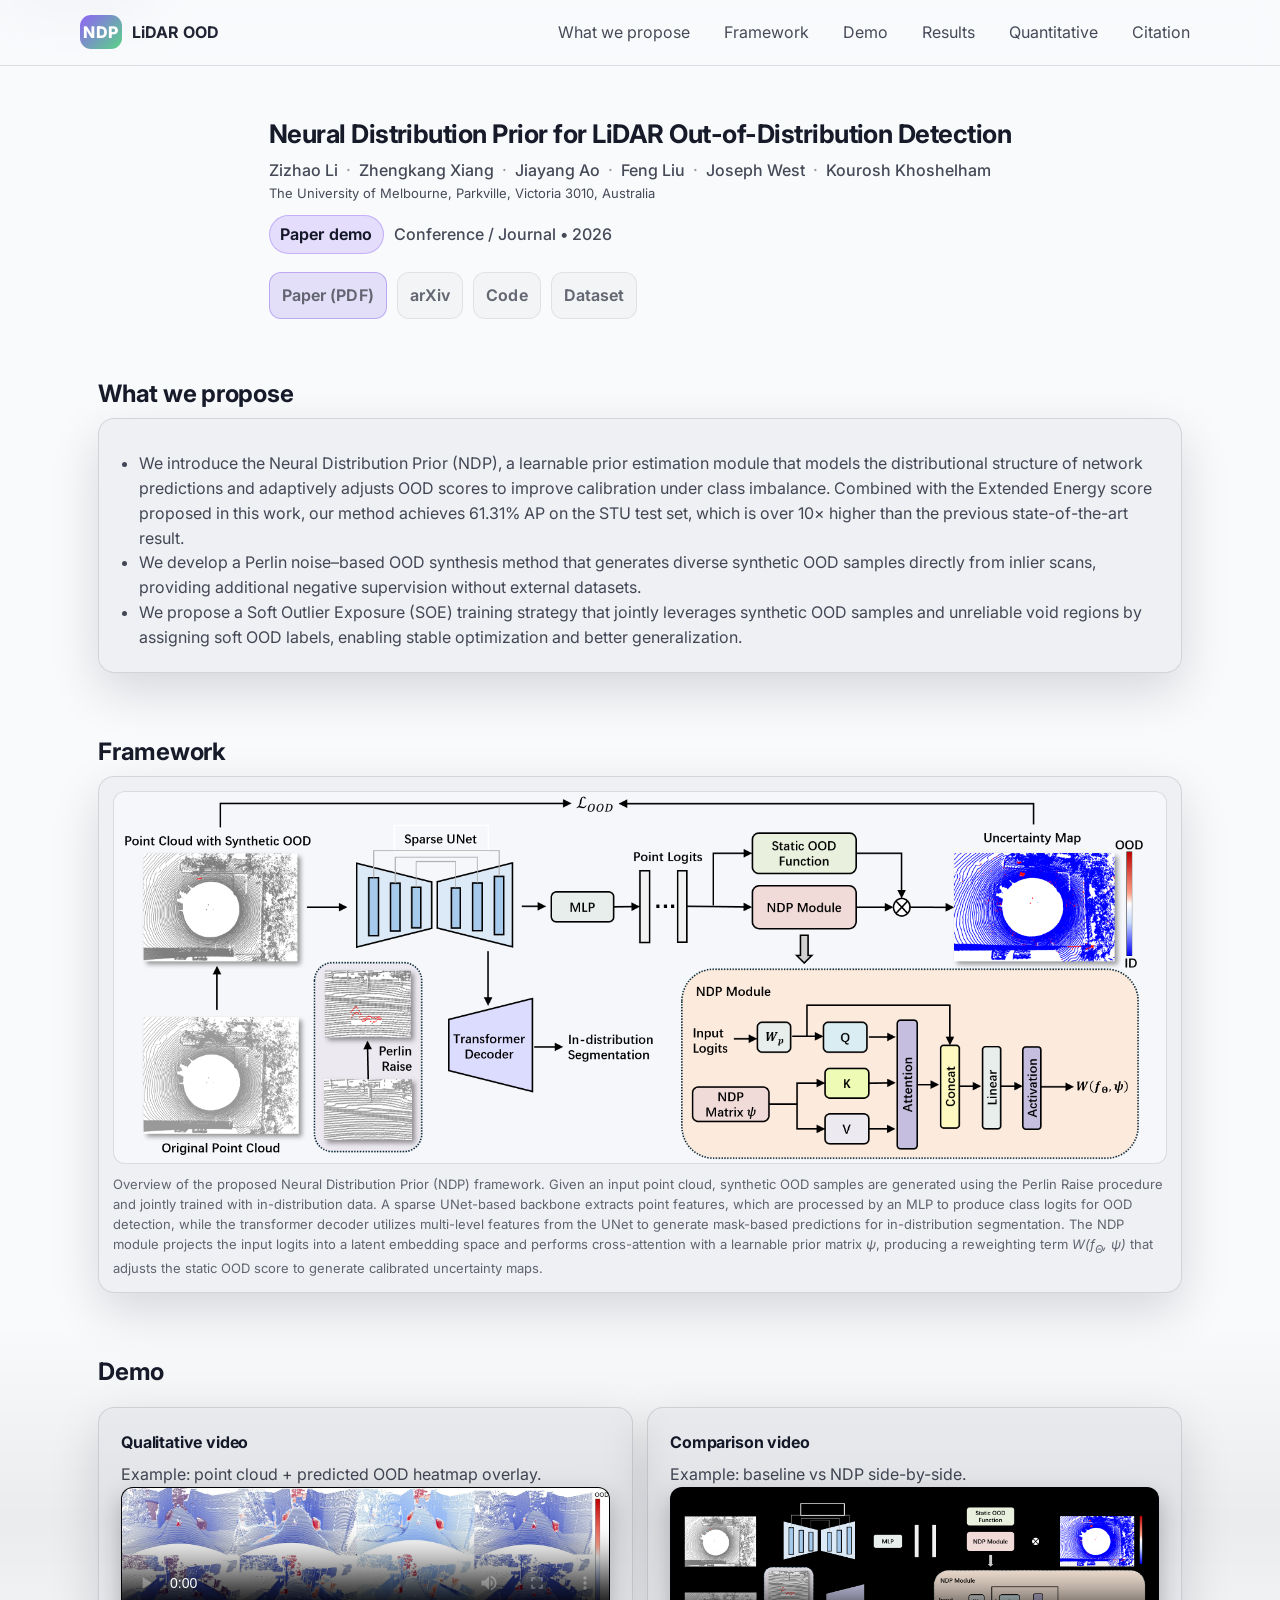
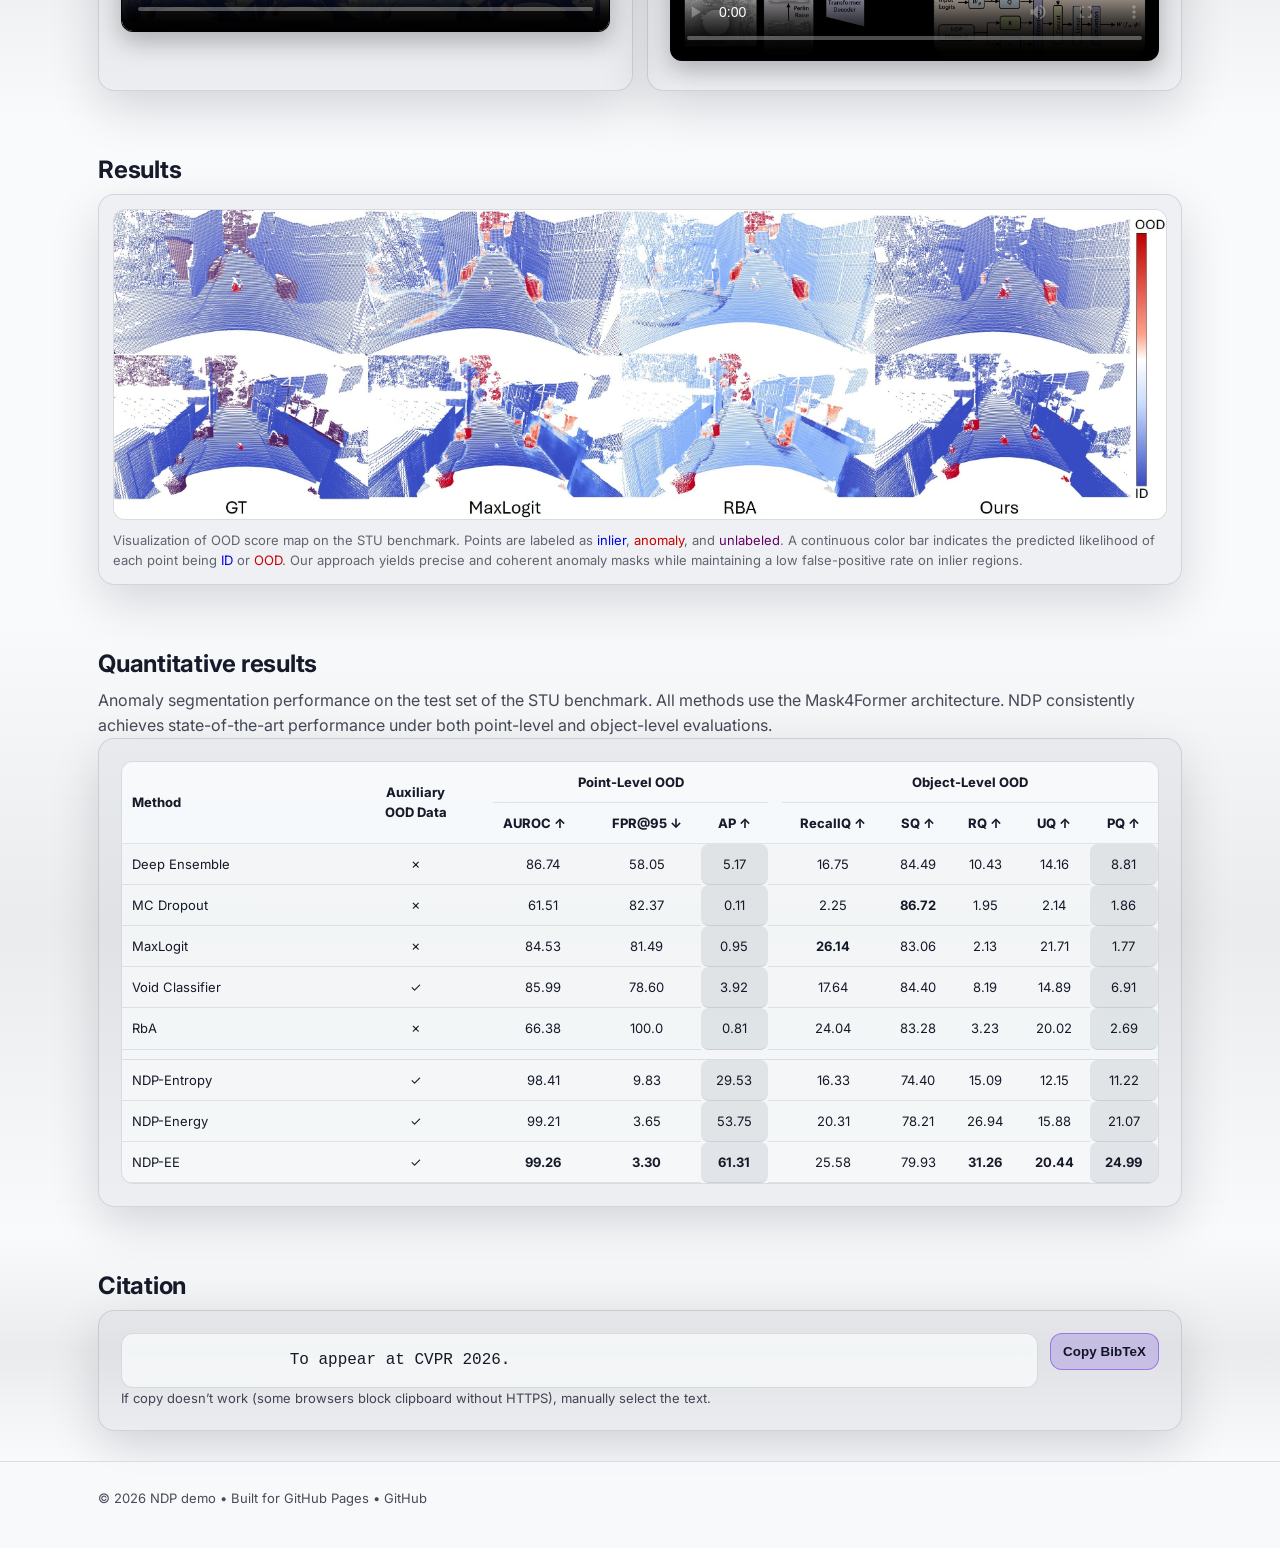
==== docs/index.html @ 272e565b "page" ====
<!doctype html>
<html lang="en">
  <head>
    <meta charset="utf-8" />
    <meta name="viewport" content="width=device-width, initial-scale=1" />
    <meta name="color-scheme" content="light dark" />

    <title>Neural Distribution Prior for LiDAR Out-of-Distribution Detection</title>
    <meta
      name="description"
      content="Project page and demo for “Neural Distribution Prior for LiDAR Out-of-Distribution Detection”."
    />

    <meta property="og:title" content="Neural Distribution Prior for LiDAR OOD Detection" />
    <meta
      property="og:description"
      content="Project page and demo for “Neural Distribution Prior for LiDAR Out-of-Distribution Detection”."
    />
    <meta property="og:type" content="website" />

    <link rel="preconnect" href="https://fonts.googleapis.com" />
    <link rel="preconnect" href="https://fonts.gstatic.com" crossorigin />
    <link
      href="https://fonts.googleapis.com/css2?family=Inter:wght@400;500;600;700&display=swap"
      rel="stylesheet"
    />
    <link rel="stylesheet" href="assets/style.css" />
    <script defer src="assets/main.js"></script>
  </head>

  <body>
    <a class="skip-link" href="#content">Skip to content</a>

    <header class="topbar">
      <div class="container topbar__inner">
        <a class="brand" href="#top" aria-label="Home">
          <span class="brand__mark">NDP</span>
          <span class="brand__text">LiDAR OOD</span>
        </a>

        <nav class="nav" aria-label="Primary">
          <a href="#contributions">What we propose</a>
          <a href="#framework">Framework</a>
          <a href="#demo">Demo</a>
          <a href="#results">Results</a>
          <a href="#quantitative">Quantitative</a>
          <a href="#citation">Citation</a>
        </nav>
      </div>
    </header>

    <main id="content">
      <section id="top" class="hero">
        <div class="container hero__inner">
          <div class="hero__copy">
            <h5 class="title">
              Neural Distribution Prior for LiDAR Out-of-Distribution Detection
            </h5>

            <p class="authors">
              <span class="authors__item">Zizhao Li</span>
              <span class="sep">·</span>
              <span class="authors__item">Zhengkang Xiang</span>
              <span class="sep">·</span>
              <span class="authors__item">Jiayang Ao</span>
              <span class="sep">·</span>
              <span class="authors__item">Feng Liu</span>
              <span class="sep">·</span>
              <span class="authors__item">Joseph West</span>
              <span class="sep">·</span>
              <span class="authors__item">Kourosh Khoshelham</span>
            </p>
            <p class="muted small">
              The University of Melbourne, Parkville, Victoria 3010, Australia
            </p>

            <p class="venue">
              <span class="badge">Paper demo</span>
              <span class="venue__text">Conference / Journal • 2026</span>
            </p>

            <div class="links">
              <a class="btn btn--primary" href="#" aria-disabled="true" title="Replace with your paper link">
                Paper (PDF)
              </a>
              <a class="btn" href="#" aria-disabled="true" title="Replace with your arXiv link">arXiv</a>
              <a class="btn" href="#" aria-disabled="true" title="Replace with your code link">Code</a>
              <a class="btn" href="#" aria-disabled="true" title="Replace with your dataset link">Dataset</a>
            </div>

            
          </div>
        </div>
      </section>

      <section id="contributions" class="section">
        <div class="container">
          <div class="section__header">
            <h2>What we propose</h2>
          </div>
          <div class="card">
            <ul class="bullets">
              <li>
                We introduce the Neural Distribution Prior (NDP), a learnable prior estimation module that models the
                distributional structure of network predictions and adaptively adjusts OOD scores to improve calibration
                under class imbalance. Combined with the Extended Energy score proposed in this work, our method achieves
                61.31% AP on the STU test set, which is over 10× higher than the previous state-of-the-art result.
              </li>
              <li>
                We develop a Perlin noise–based OOD synthesis method that generates diverse synthetic OOD samples
                directly from inlier scans, providing additional negative supervision without external datasets.
              </li>
              <li>
                We propose a Soft Outlier Exposure (SOE) training strategy that jointly leverages synthetic OOD samples
                and unreliable void regions by assigning soft OOD labels, enabling stable optimization and better
                generalization.
              </li>
            </ul>
          </div>
        </div>
      </section>

      <section id="framework" class="section">
        <div class="container">
          <div class="section__header">
            <h2>Framework</h2>
          </div>

          <div class="card card--media">
            <img
              class="media"
              src="assets/framework.png"
              alt="Framework diagram."
              loading="lazy"
            />
            <figcaption class="caption">
              Overview of the proposed Neural Distribution Prior (NDP) framework. Given an input point cloud, synthetic
              OOD samples are generated using the Perlin Raise procedure and jointly trained with in-distribution data.
              A sparse UNet-based backbone extracts point features, which are processed by an MLP to produce class
              logits for OOD detection, while the transformer decoder utilizes multi-level features from the UNet to
              generate mask-based predictions for in-distribution segmentation. The NDP module projects the input logits
              into a latent embedding space and performs cross-attention with a learnable prior matrix
              <i>&psi;</i>, producing a reweighting term <i>W(f<sub>&Theta;</sub>, &psi;)</i> that adjusts the static
              OOD score to generate calibrated uncertainty maps.
            </figcaption>
          </div>
        </div>
      </section>

      <section id="demo" class="section section--alt">
        <div class="container">
          <div class="section__header">
            <h2>Demo</h2>
          </div>

          <div class="grid grid--2">
            <div class="card">
              <h3>Qualitative video</h3>
              <p class="muted">Example: point cloud + predicted OOD heatmap overlay.</p>
              <video class="video" controls playsinline preload="metadata" poster="assets/vis_main.jpg">
                <source src="assets/demo_qualitative.mp4" type="video/mp4" />
                Your browser does not support the video tag.
              </video>
            </div>

            <div class="card">
              <h3>Comparison video</h3>
              <p class="muted">Example: baseline vs NDP side-by-side.</p>
              <video class="video" controls playsinline preload="metadata" poster="assets/framework.png">
                <source src="assets/demo_comparison.mp4" type="video/mp4" />
                Your browser does not support the video tag.
              </video>
            </div>
          </div>
        </div>
      </section>

      <section id="results" class="section">
        <div class="container">
          <div class="section__header">
            <h2>Results</h2>
          </div>

          <div class="card card--media">
            <img class="media" src="assets/vis_main.jpg" alt="Visualization result." loading="lazy" />
            <figcaption class="caption">
              Visualization of OOD score map on the STU benchmark. Points are labeled as
              <span style="color: rgb(0, 0, 230)">inlier</span>,
              <span style="color: rgb(204, 0, 0)">anomaly</span>, and
              <span style="color: rgb(102, 0, 102)">unlabeled</span>. A continuous color bar indicates the predicted
              likelihood of each point being <span style="color: rgb(0, 0, 230)">ID</span> or
              <span style="color: rgb(204, 0, 0)">OOD</span>. Our approach yields precise and coherent anomaly masks
              while maintaining a low false-positive rate on inlier regions.
            </figcaption>
          </div>
        </div>
      </section>

      <section id="quantitative" class="section section--alt">
        <div class="container">
          <div class="section__header">
            <h2>Quantitative results</h2>
            <p class="muted">
              Anomaly segmentation performance on the test set of the STU benchmark. All methods use the Mask4Former
              architecture. NDP consistently achieves state-of-the-art performance under both point-level and
              object-level evaluations.
            </p>
          </div>

          <div class="card">
            <div class="table-wrap" role="region" aria-label="STU quantitative results table" tabindex="0">
              <table class="table">
                <thead>
                  <tr>
                    <th rowspan="2" style="min-width: 180px">Method</th>
                    <th rowspan="2" style="min-width: 130px">Auxiliary<br />OOD Data</th>
                    <th colspan="3">Point-Level OOD</th>
                    <th class="table__spacer" rowspan="2" aria-hidden="true"></th>
                    <th colspan="5">Object-Level OOD</th>
                  </tr>
                  <tr>
                    <th>AUROC ↑</th>
                    <th>FPR@95 ↓</th>
                    <th>AP ↑</th>
                    <th>RecallQ ↑</th>
                    <th>SQ ↑</th>
                    <th>RQ ↑</th>
                    <th>UQ ↑</th>
                    <th>PQ ↑</th>
                  </tr>
                </thead>
                <tbody>
                  <tr>
                    <td>Deep Ensemble</td>
                    <td>✗</td>
                    <td>86.74</td>
                    <td>58.05</td>
                    <td class="hl">5.17</td>
                    <td class="table__spacer" aria-hidden="true"></td>
                    <td>16.75</td>
                    <td>84.49</td>
                    <td>10.43</td>
                    <td>14.16</td>
                    <td class="hl">8.81</td>
                  </tr>
                  <tr>
                    <td>MC Dropout</td>
                    <td>✗</td>
                    <td>61.51</td>
                    <td>82.37</td>
                    <td class="hl">0.11</td>
                    <td class="table__spacer" aria-hidden="true"></td>
                    <td>2.25</td>
                    <td><strong>86.72</strong></td>
                    <td>1.95</td>
                    <td>2.14</td>
                    <td class="hl">1.86</td>
                  </tr>
                  <tr>
                    <td>MaxLogit</td>
                    <td>✗</td>
                    <td>84.53</td>
                    <td>81.49</td>
                    <td class="hl">0.95</td>
                    <td class="table__spacer" aria-hidden="true"></td>
                    <td><strong>26.14</strong></td>
                    <td>83.06</td>
                    <td>2.13</td>
                    <td>21.71</td>
                    <td class="hl">1.77</td>
                  </tr>
                  <tr>
                    <td>Void Classifier</td>
                    <td>✓</td>
                    <td>85.99</td>
                    <td>78.60</td>
                    <td class="hl">3.92</td>
                    <td class="table__spacer" aria-hidden="true"></td>
                    <td>17.64</td>
                    <td>84.40</td>
                    <td>8.19</td>
                    <td>14.89</td>
                    <td class="hl">6.91</td>
                  </tr>
                  <tr>
                    <td>RbA</td>
                    <td>✗</td>
                    <td>66.38</td>
                    <td>100.0</td>
                    <td class="hl">0.81</td>
                    <td class="table__spacer" aria-hidden="true"></td>
                    <td>24.04</td>
                    <td>83.28</td>
                    <td>3.23</td>
                    <td>20.02</td>
                    <td class="hl">2.69</td>
                  </tr>
                  <tr class="table__divider" aria-hidden="true">
                    <td colspan="12"></td>
                  </tr>
                  <tr>
                    <td>NDP-Entropy</td>
                    <td>✓</td>
                    <td>98.41</td>
                    <td>9.83</td>
                    <td class="hl">29.53</td>
                    <td class="table__spacer" aria-hidden="true"></td>
                    <td>16.33</td>
                    <td>74.40</td>
                    <td>15.09</td>
                    <td>12.15</td>
                    <td class="hl">11.22</td>
                  </tr>
                  <tr>
                    <td>NDP-Energy</td>
                    <td>✓</td>
                    <td>99.21</td>
                    <td>3.65</td>
                    <td class="hl">53.75</td>
                    <td class="table__spacer" aria-hidden="true"></td>
                    <td>20.31</td>
                    <td>78.21</td>
                    <td>26.94</td>
                    <td>15.88</td>
                    <td class="hl">21.07</td>
                  </tr>
                  <tr>
                    <td>NDP-EE</td>
                    <td>✓</td>
                    <td><strong>99.26</strong></td>
                    <td><strong>3.30</strong></td>
                    <td class="hl"><strong>61.31</strong></td>
                    <td class="table__spacer" aria-hidden="true"></td>
                    <td>25.58</td>
                    <td>79.93</td>
                    <td><strong>31.26</strong></td>
                    <td><strong>20.44</strong></td>
                    <td class="hl"><strong>24.99</strong></td>
                  </tr>
                </tbody>
              </table>
            </div>
          </div>
        </div>
      </section>

      <section id="citation" class="section section--alt">
        <div class="container">
          <div class="section__header">
            <h2>Citation</h2>
          </div>

          <div class="card">
            <div class="cite__row">
              <pre id="bibtex" class="code" tabindex="0">
                To appear at CVPR 2026.
</pre>
              <button class="btn btn--primary" type="button" data-copy="#bibtex">Copy BibTeX</button>
            </div>
            <p class="muted small">
              If copy doesn’t work (some browsers block clipboard without HTTPS), manually select the text.
            </p>
          </div>
        </div>
      </section>
    </main>

    <footer class="footer">
      <div class="container footer__inner">
        <div class="muted small">
          © <span id="year"></span> NDP demo • Built for GitHub Pages •
          <a href="https://github.com/" rel="noreferrer">GitHub</a>
        </div>
      </div>
    </footer>
  </body>
</html>
---- docs/assets/style.css ----
/* Minimal, modern styling for a paper/demo project page (GitHub Pages). */

:root {
  --bg: #0b0d12;
  --panel: rgba(255, 255, 255, 0.06);
  --panel-2: rgba(255, 255, 255, 0.08);
  --border: rgba(255, 255, 255, 0.12);
  --text: rgba(255, 255, 255, 0.92);
  --muted: rgba(255, 255, 255, 0.72);
  --muted-2: rgba(255, 255, 255, 0.6);
  --shadow: 0 18px 50px rgba(0, 0, 0, 0.45);

  --accent: #8b5cf6;
  --accent-2: #22c55e;
  --danger: #ef4444;
  --ring: 0 0 0 4px rgba(139, 92, 246, 0.25);

  --radius: 16px;
  --radius-sm: 12px;

  --max: 1120px;
  --pad: 22px;
  --pad-lg: 30px;

  --font: Inter, ui-sans-serif, system-ui, -apple-system, "Segoe UI", Roboto, Arial, "Noto Sans",
    "Apple Color Emoji", "Segoe UI Emoji";
}

@media (prefers-color-scheme: light) {
  :root {
    --bg: #f8fafc;
    --panel: rgba(15, 23, 42, 0.04);
    --panel-2: rgba(15, 23, 42, 0.06);
    --border: rgba(15, 23, 42, 0.12);
    --text: rgba(2, 6, 23, 0.92);
    --muted: rgba(2, 6, 23, 0.72);
    --muted-2: rgba(2, 6, 23, 0.6);
    --shadow: 0 18px 50px rgba(2, 6, 23, 0.14);
    --ring: 0 0 0 4px rgba(139, 92, 246, 0.18);
  }
}

*,
*::before,
*::after {
  box-sizing: border-box;
}

html,
body {
  height: 100%;
}

body {
  margin: 0;
  font-family: var(--font);
  color: var(--text);
  /* Solid background to avoid any viewport-dependent banding. */
  background: var(--bg);
  line-height: 1.55;
}

body::before {
  content: none;
}

a {
  color: inherit;
  text-decoration: none;
}

a:hover {
  text-decoration: underline;
  text-decoration-thickness: 2px;
  text-underline-offset: 3px;
}

code,
pre {
  font-family: ui-monospace, SFMono-Regular, Menlo, Monaco, Consolas, "Liberation Mono", "Courier New",
    monospace;
}

.container {
  width: 100%;
  max-width: var(--max);
  margin: 0 auto;
  padding: 0 18px;
}

.skip-link {
  position: absolute;
  left: 10px;
  top: 10px;
  transform: translateY(-140%);
  background: var(--panel-2);
  border: 1px solid var(--border);
  border-radius: 10px;
  padding: 10px 12px;
  box-shadow: var(--shadow);
}

.skip-link:focus {
  transform: translateY(0);
  outline: none;
  box-shadow: var(--shadow), var(--ring);
}

.topbar {
  position: sticky;
  top: 0;
  z-index: 10;
  background: color-mix(in srgb, var(--bg) 75%, transparent);
  backdrop-filter: blur(14px);
  border-bottom: 1px solid var(--border);
}

.topbar__inner {
  display: flex;
  align-items: center;
  justify-content: space-between;
  gap: 18px;
  padding: 12px 0;
}

.brand {
  display: inline-flex;
  align-items: center;
  gap: 10px;
  white-space: nowrap;
}

.brand__mark {
  display: inline-grid;
  place-items: center;
  width: 42px;
  height: 34px;
  border-radius: 11px;
  background: linear-gradient(135deg, rgba(139, 92, 246, 0.95), rgba(34, 197, 94, 0.75));
  color: white;
  font-weight: 800;
  letter-spacing: 0.5px;
}

.brand__text {
  font-weight: 700;
  opacity: 0.95;
}

.nav {
  display: flex;
  align-items: center;
  gap: 14px;
  flex-wrap: wrap;
  justify-content: flex-end;
}

.nav a {
  color: var(--muted);
  padding: 8px 10px;
  border-radius: 10px;
}

.nav a:hover {
  background: var(--panel);
  text-decoration: none;
  color: var(--text);
}

.hero {
  padding: 54px 0 26px;
}

.hero .container {
  max-width: 1320px;
}

.hero__inner {
  display: grid;
  grid-template-columns: 1fr;
  gap: 22px;
  align-items: start;
}

.hero__copy {
  max-width: 1100px;
  margin: 0 auto;
}

.title {
  margin: 0 0 10px;
  font-size: clamp(24px, 2vw, 38px);
  line-height: 1.12;
  letter-spacing: -0.02em;
}

.no-wrap {
  white-space: nowrap;
}

.authors,
.venue {
  margin: 0;
}

.authors {
  color: var(--muted);
  font-weight: 500;
}

.authors__item {
  white-space: nowrap;
}

.sep {
  opacity: 0.55;
  margin: 0 4px;
}

.badge {
  display: inline-flex;
  align-items: center;
  gap: 8px;
  background: color-mix(in srgb, var(--accent) 18%, transparent);
  border: 1px solid color-mix(in srgb, var(--accent) 35%, transparent);
  padding: 6px 10px;
  border-radius: 999px;
  font-weight: 650;
  letter-spacing: 0.2px;
}

.venue {
  margin-top: 12px;
  display: flex;
  align-items: center;
  gap: 10px;
  flex-wrap: wrap;
}

.venue__text {
  color: var(--muted);
  font-weight: 500;
}

.links {
  margin-top: 18px;
  display: flex;
  flex-wrap: wrap;
  gap: 10px;
}

.btn {
  display: inline-flex;
  align-items: center;
  justify-content: center;
  gap: 10px;
  padding: 10px 12px;
  border-radius: 12px;
  border: 1px solid var(--border);
  background: var(--panel);
  color: var(--text);
  font-weight: 650;
  letter-spacing: 0.1px;
}

.btn:hover {
  background: var(--panel-2);
  text-decoration: none;
}

.btn:focus {
  outline: none;
  box-shadow: var(--ring);
}

.btn--primary {
  border-color: color-mix(in srgb, var(--accent) 65%, var(--border));
  background: color-mix(in srgb, var(--accent) 22%, var(--panel));
}

.btn[aria-disabled="true"] {
  opacity: 0.65;
  cursor: not-allowed;
}

.note {
  margin: 14px 0 0;
  color: var(--muted-2);
}

.section {
  padding: 30px 0;
}

.section--alt {
  background: linear-gradient(180deg, transparent, rgba(0, 0, 0, 0.06), transparent);
}

.section__header h2 {
  margin: 0 0 6px;
  font-size: 24px;
  letter-spacing: -0.01em;
}

.muted {
  color: var(--muted);
  margin: 0;
}

.small {
  font-size: 13px;
}

.grid {
  margin-top: 16px;
  display: grid;
  gap: 14px;
}

.grid--2 {
  grid-template-columns: repeat(2, minmax(0, 1fr));
}

.grid--3 {
  grid-template-columns: repeat(3, minmax(0, 1fr));
}

@media (max-width: 980px) {
  .grid--2,
  .grid--3 {
    grid-template-columns: 1fr;
  }
}

.card {
  border: 1px solid var(--border);
  background: var(--panel);
  border-radius: var(--radius);
  padding: var(--pad);
  box-shadow: var(--shadow);
}

.card--media {
  padding: 14px;
}

.card h3 {
  margin: 0 0 8px;
  font-size: 16px;
  letter-spacing: -0.01em;
}

.bullets {
  margin: 10px 0 0;
  padding-left: 18px;
  color: var(--muted);
}

.bullets strong {
  color: var(--text);
}

.media {
  width: 100%;
  height: auto;
  display: block;
  border-radius: var(--radius-sm);
  border: 1px solid var(--border);
  background: color-mix(in srgb, var(--bg) 70%, transparent);
}

.caption {
  margin-top: 10px;
  color: var(--muted-2);
  font-size: 13px;
}

.video {
  width: 100%;
  border-radius: var(--radius-sm);
  border: 1px solid var(--border);
  background: #000;
  box-shadow: 0 10px 25px rgba(0, 0, 0, 0.25);
}

.callout {
  margin-top: 14px;
  border: 1px dashed color-mix(in srgb, var(--accent) 60%, var(--border));
  background: color-mix(in srgb, var(--accent) 10%, var(--panel));
  border-radius: var(--radius);
  padding: 16px 18px;
}

.callout__title {
  font-weight: 750;
  letter-spacing: -0.01em;
}

.callout__body {
  margin-top: 6px;
  color: var(--muted);
}

.cite__row {
  display: grid;
  grid-template-columns: 1fr auto;
  gap: 12px;
  align-items: start;
}

@media (max-width: 720px) {
  .cite__row {
    grid-template-columns: 1fr;
  }
}

.code {
  margin: 0;
  padding: 14px;
  border-radius: var(--radius-sm);
  border: 1px solid var(--border);
  background: color-mix(in srgb, var(--bg) 78%, transparent);
  color: var(--text);
  overflow: auto;
  max-height: 320px;
}

.table-wrap {
  overflow: auto;
  border-radius: var(--radius-sm);
  border: 1px solid var(--border);
  background: color-mix(in srgb, var(--bg) 78%, transparent);
}

.table {
  width: 100%;
  border-collapse: separate;
  border-spacing: 0;
  min-width: 980px;
  font-size: 13px;
}

.table th,
.table td {
  padding: 10px 10px;
  border-bottom: 1px solid color-mix(in srgb, var(--border) 80%, transparent);
  text-align: center;
  vertical-align: middle;
  color: var(--text);
  white-space: nowrap;
}

.table th {
  position: sticky;
  top: 0;
  background: color-mix(in srgb, var(--bg) 88%, transparent);
  z-index: 1;
  font-weight: 750;
}

.table th:first-child,
.table td:first-child {
  text-align: left;
}

.table__spacer {
  width: 14px;
  padding: 0 !important;
  border-bottom-color: transparent;
  background: transparent;
}

.table__divider td {
  padding: 0;
  height: 10px;
  border-bottom: 1px solid color-mix(in srgb, var(--border) 90%, transparent);
  background: transparent;
}

.hl {
  background: color-mix(in srgb, #9ca3af 22%, transparent);
  border-radius: 8px;
}

.footer {
  padding: 26px 0 40px;
  border-top: 1px solid var(--border);
  background: color-mix(in srgb, var(--bg) 85%, transparent);
}

.footer__inner {
  display: flex;
  align-items: center;
  justify-content: space-between;
  gap: 12px;
  flex-wrap: wrap;
}
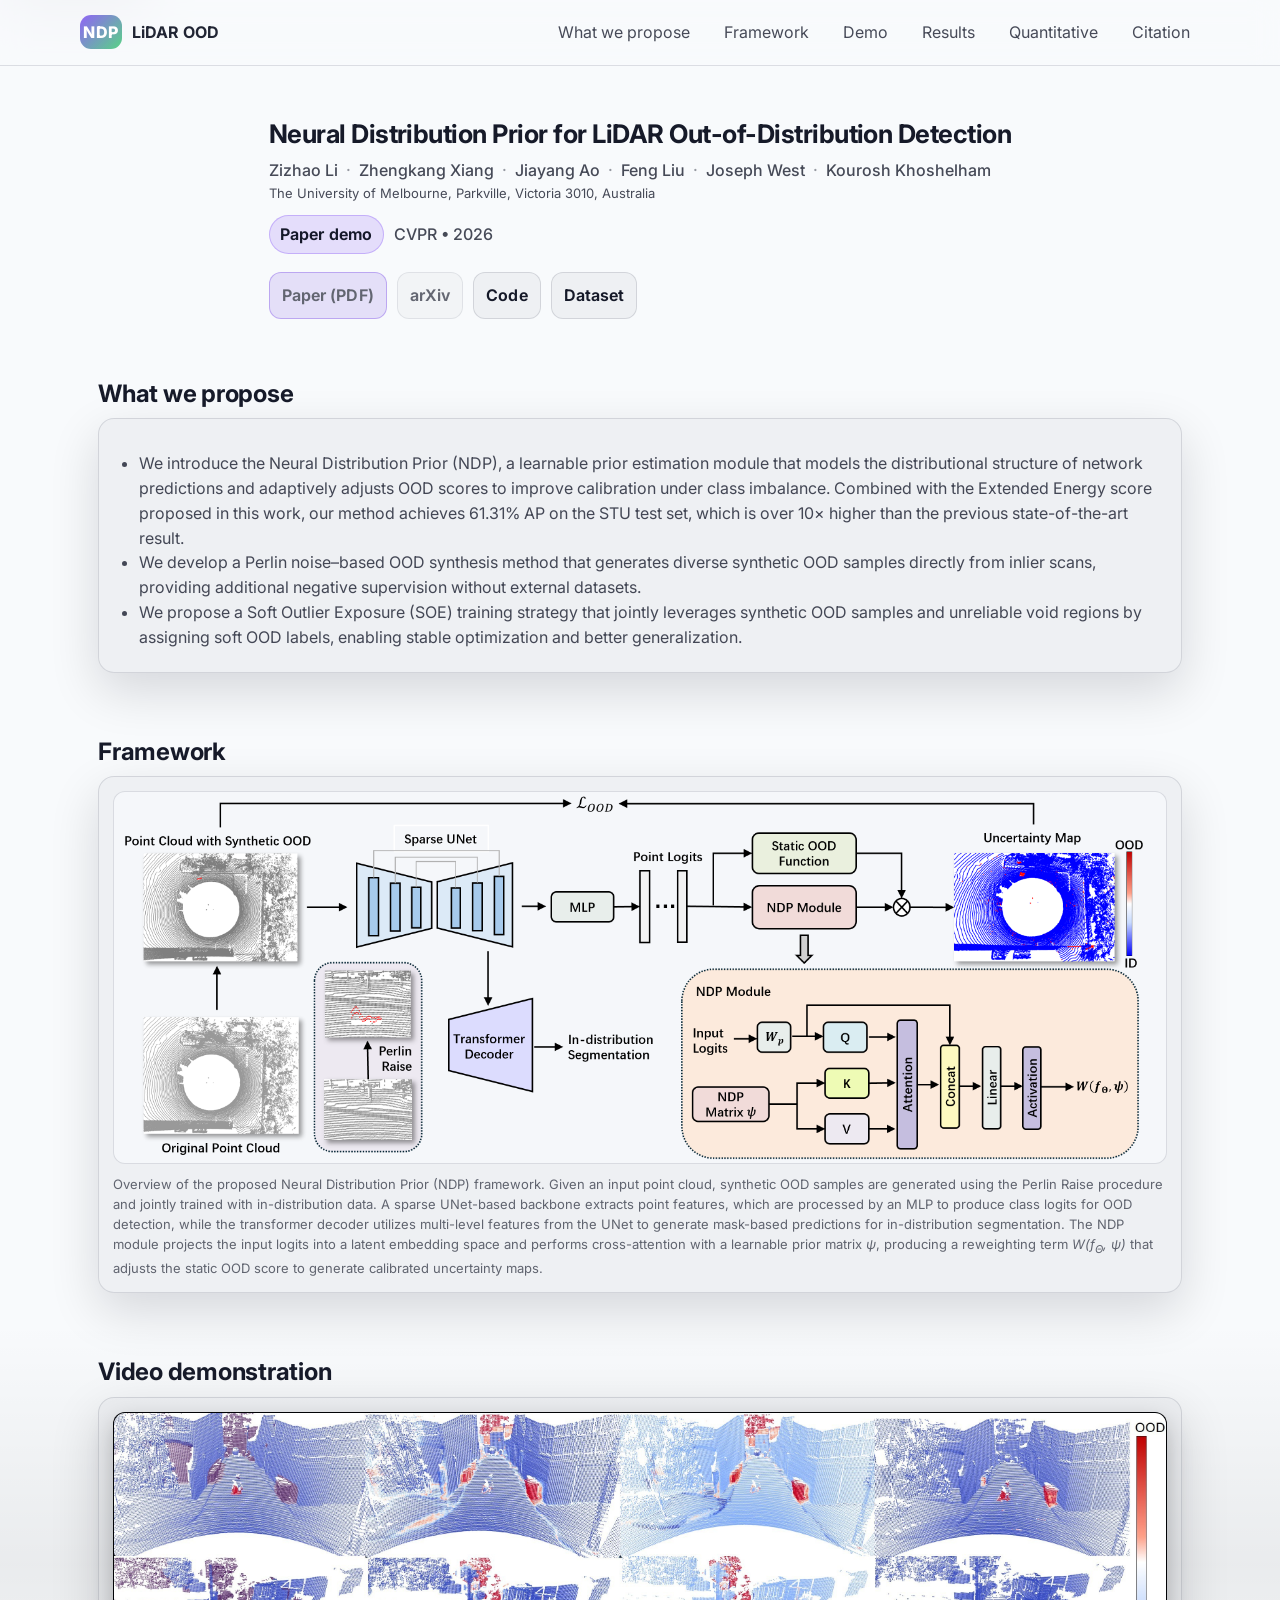
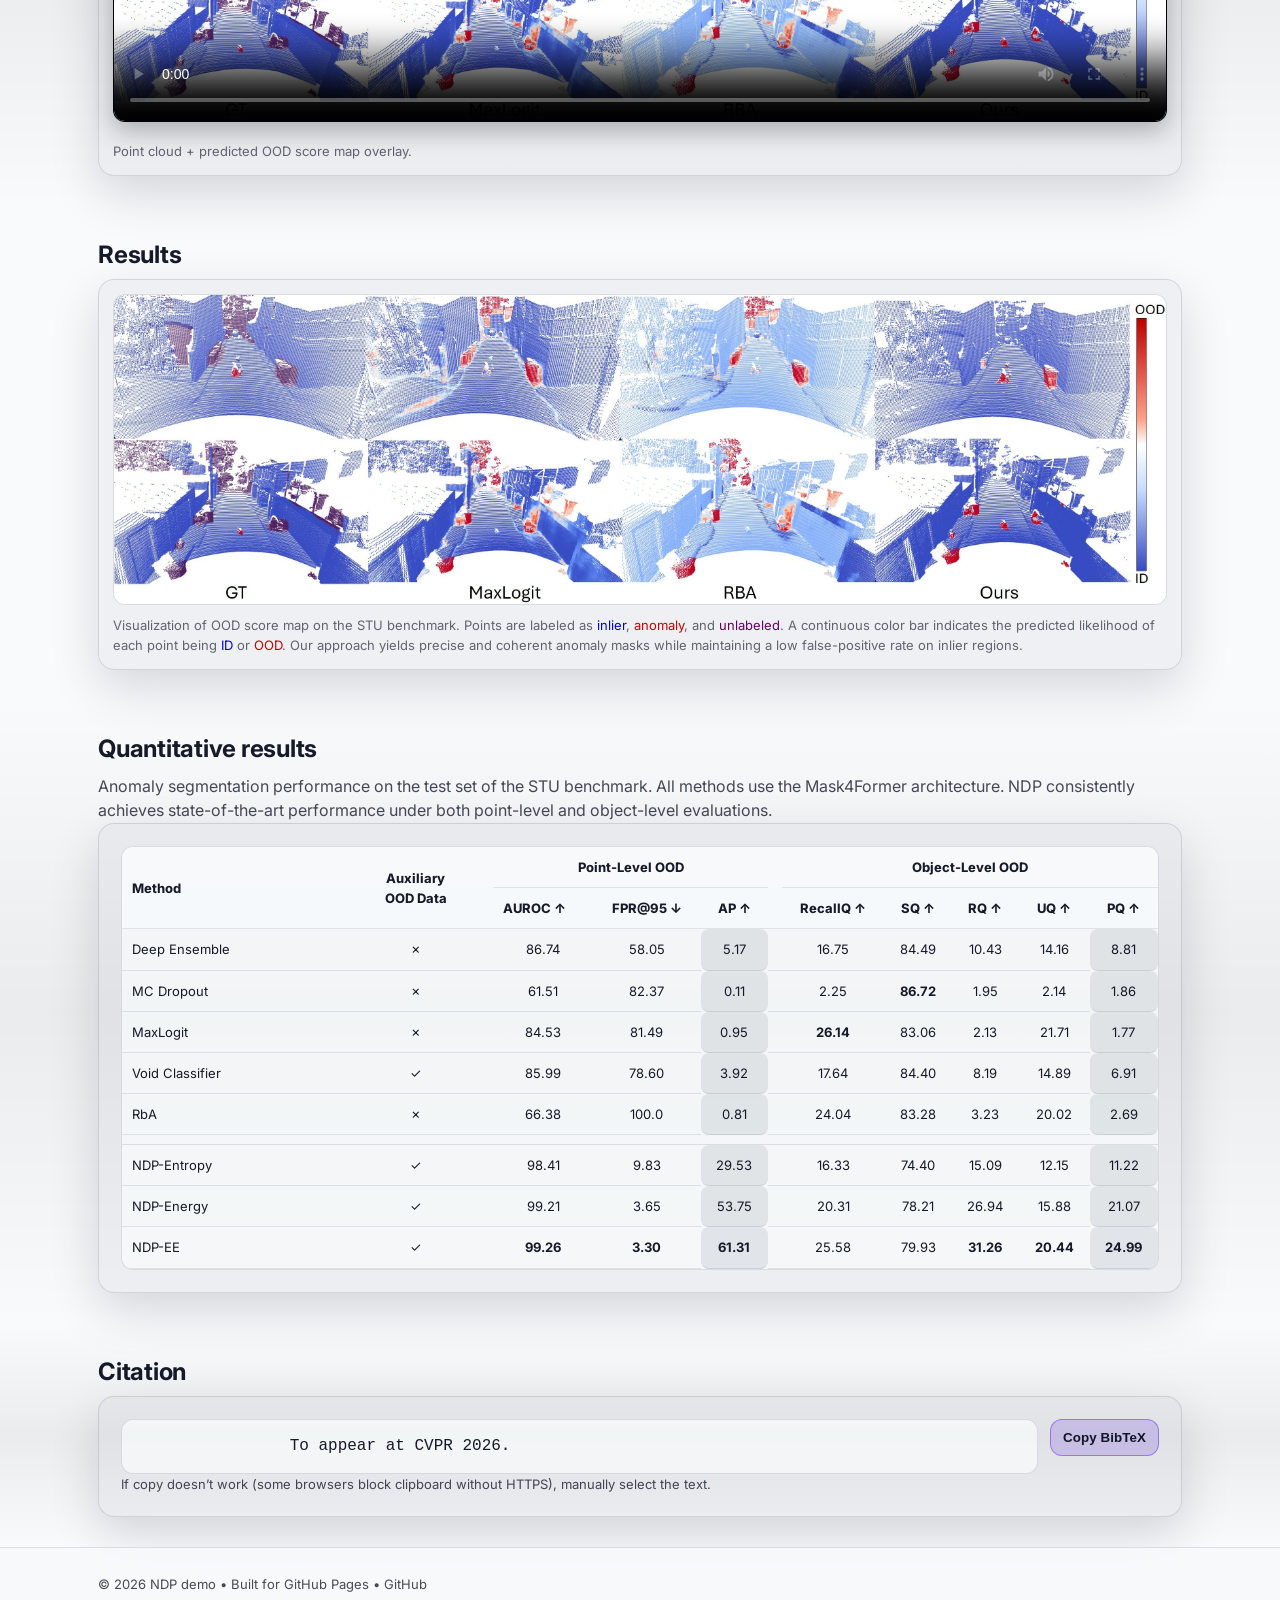
==== commit 8c7c3e4a: "Update index.html" ====
--- a/docs/index.html
+++ b/docs/index.html
@@ -53,9 +53,9 @@
       <section id="top" class="hero">
         <div class="container hero__inner">
           <div class="hero__copy">
-            <h5 class="title">
+            <h1 class="title">
               Neural Distribution Prior for LiDAR Out-of-Distribution Detection
-            </h5>
+            </h1>
 
             <p class="authors">
               <span class="authors__item">Zizhao Li</span>
@@ -76,7 +76,7 @@
 
             <p class="venue">
               <span class="badge">Paper demo</span>
-              <span class="venue__text">Conference / Journal • 2026</span>
+              <span class="venue__text">CVPR • 2026</span>
             </p>
 
             <div class="links">
@@ -84,8 +84,12 @@
                 Paper (PDF)
               </a>
               <a class="btn" href="#" aria-disabled="true" title="Replace with your arXiv link">arXiv</a>
-              <a class="btn" href="#" aria-disabled="true" title="Replace with your code link">Code</a>
-              <a class="btn" href="#" aria-disabled="true" title="Replace with your dataset link">Dataset</a>
+              <a class="btn" href="https://github.com/343gltysprk/ndp" target="_blank" rel="noreferrer">
+                Code
+              </a>
+              <a class="btn" href="https://github.com/kumuji/stu_dataset" target="_blank" rel="noreferrer">
+                Dataset
+              </a>
             </div>
 
             
@@ -150,27 +154,17 @@
       <section id="demo" class="section section--alt">
         <div class="container">
           <div class="section__header">
-            <h2>Demo</h2>
-          </div>
-
-          <div class="grid grid--2">
-            <div class="card">
-              <h3>Qualitative video</h3>
-              <p class="muted">Example: point cloud + predicted OOD heatmap overlay.</p>
-              <video class="video" controls playsinline preload="metadata" poster="assets/vis_main.jpg">
-                <source src="assets/demo_qualitative.mp4" type="video/mp4" />
-                Your browser does not support the video tag.
-              </video>
-            </div>
-
-            <div class="card">
-              <h3>Comparison video</h3>
-              <p class="muted">Example: baseline vs NDP side-by-side.</p>
-              <video class="video" controls playsinline preload="metadata" poster="assets/framework.png">
-                <source src="assets/demo_comparison.mp4" type="video/mp4" />
-                Your browser does not support the video tag.
-              </video>
-            </div>
+            <h2>Video demonstration</h2>
+          </div>
+
+          <div class="card card--media">
+            <video class="video" controls playsinline preload="metadata" poster="assets/vis_main.jpg">
+              <source src="assets/ndp_demo.mov" />
+              Your browser does not support the video tag.
+            </video>
+            <figcaption class="caption" style="margin-top: 12px">
+              Point cloud + predicted OOD score map overlay.
+            </figcaption>
           </div>
         </div>
       </section>
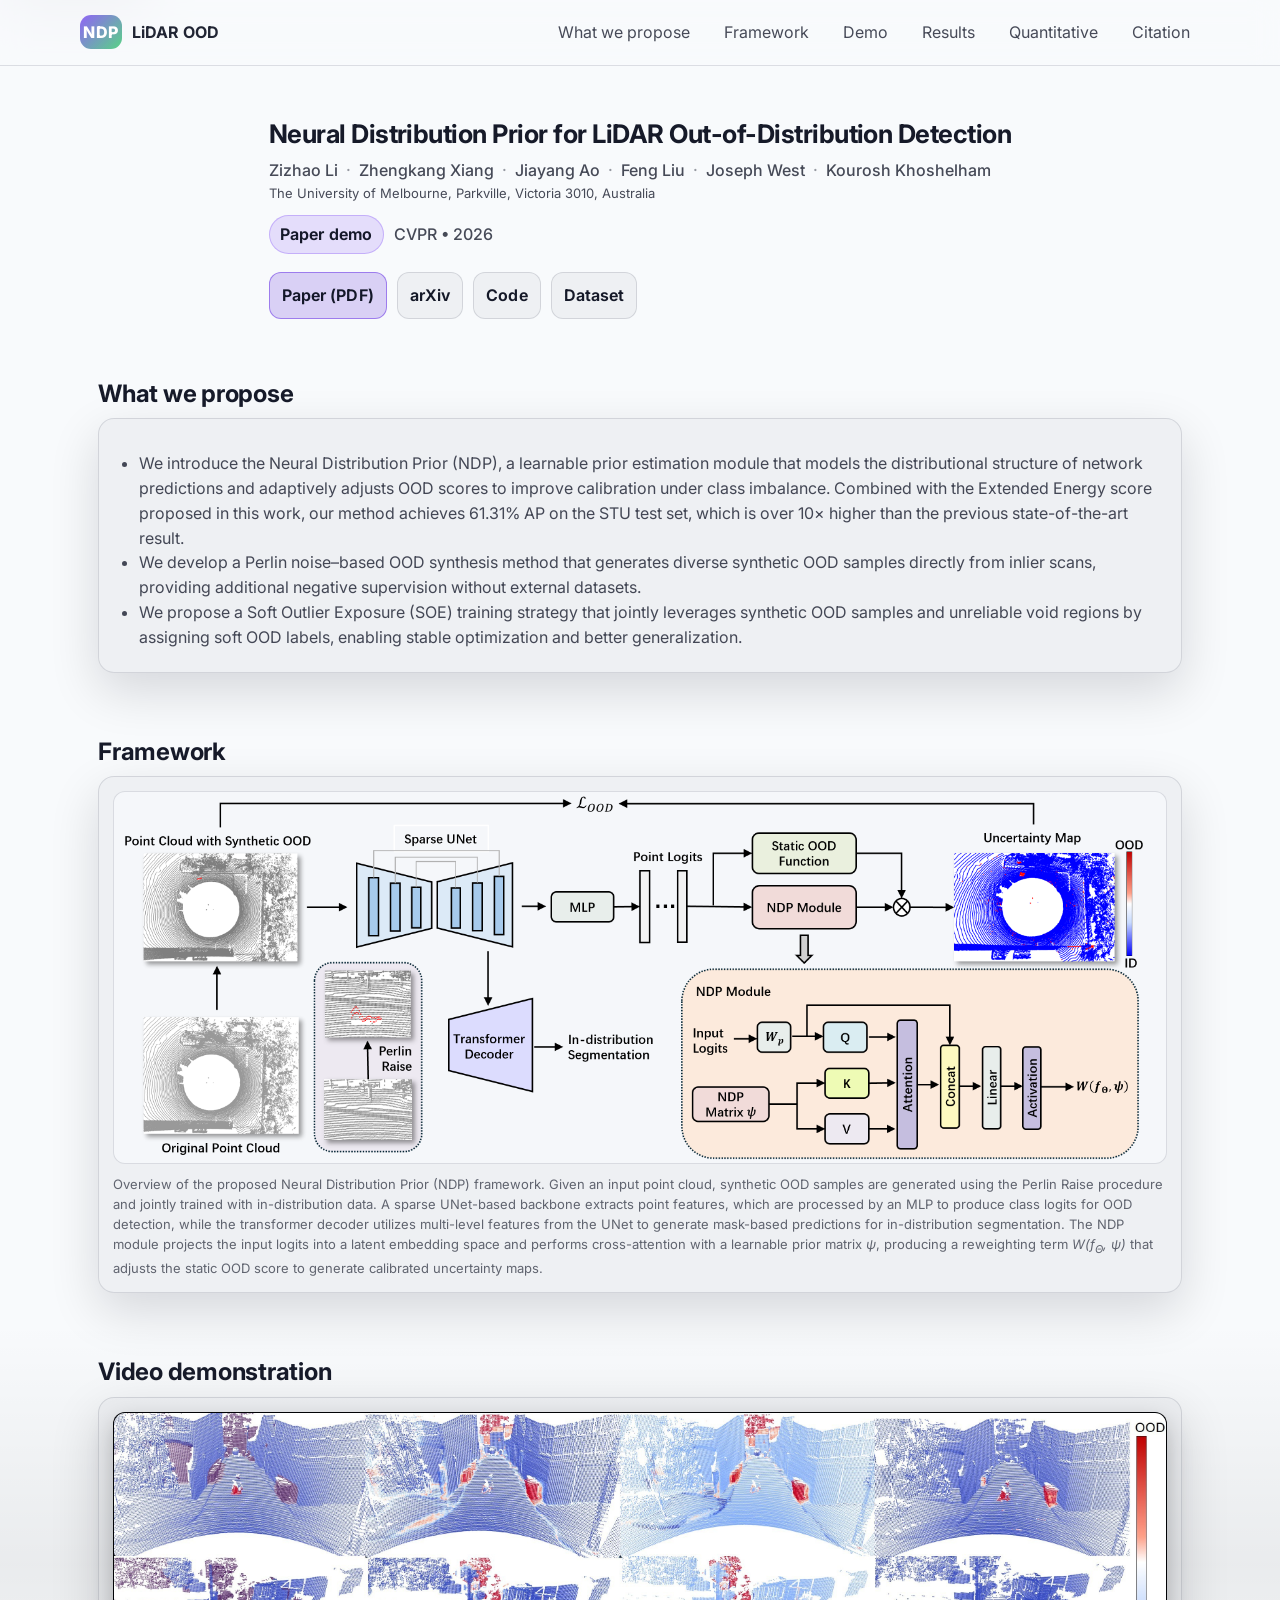
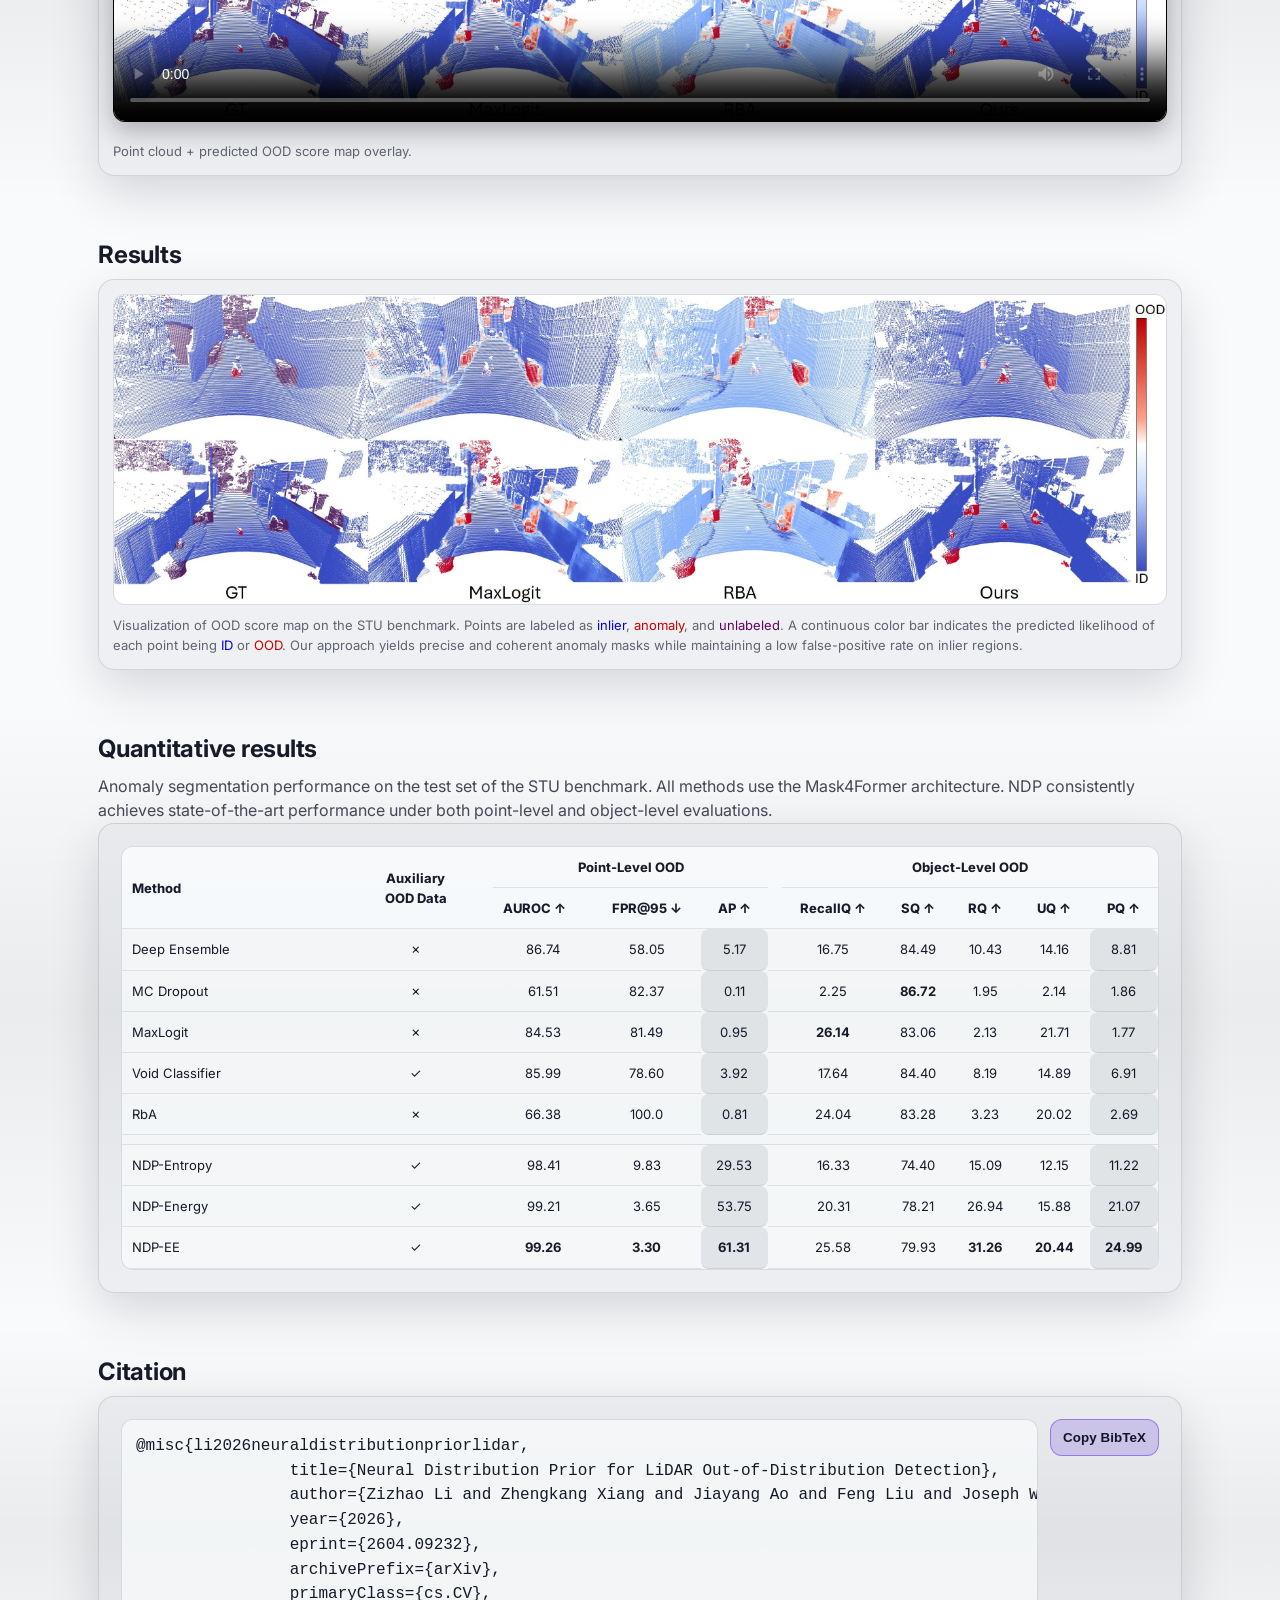
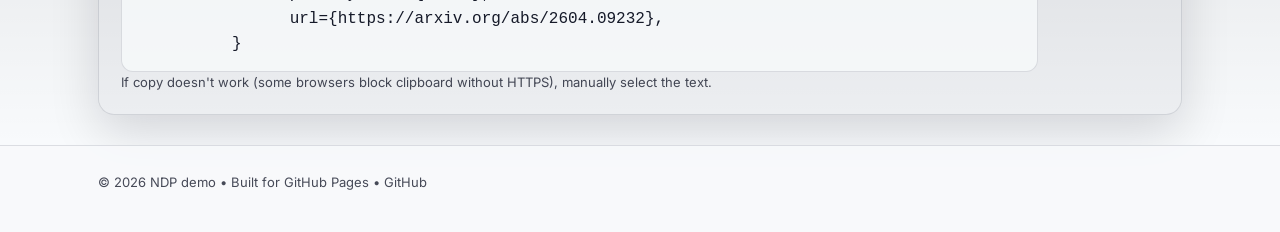
==== commit 3b8251d4: "Update index.html" ====
--- a/docs/index.html
+++ b/docs/index.html
@@ -80,10 +80,15 @@
             </p>
 
             <div class="links">
-              <a class="btn btn--primary" href="#" aria-disabled="true" title="Replace with your paper link">
+              <a
+                class="btn btn--primary"
+                href="https://arxiv.org/pdf/2604.09232.pdf"
+                target="_blank"
+                rel="noreferrer"
+              >
                 Paper (PDF)
               </a>
-              <a class="btn" href="#" aria-disabled="true" title="Replace with your arXiv link">arXiv</a>
+              <a class="btn" href="https://arxiv.org/abs/2604.09232" target="_blank" rel="noreferrer">arXiv</a>
               <a class="btn" href="https://github.com/343gltysprk/ndp" target="_blank" rel="noreferrer">
                 Code
               </a>
@@ -346,13 +351,19 @@
 
           <div class="card">
             <div class="cite__row">
-              <pre id="bibtex" class="code" tabindex="0">
-                To appear at CVPR 2026.
-</pre>
+              <pre id="bibtex" class="code" tabindex="0">@misc{li2026neuraldistributionpriorlidar,
+                title={Neural Distribution Prior for LiDAR Out-of-Distribution Detection}, 
+                author={Zizhao Li and Zhengkang Xiang and Jiayang Ao and Feng Liu and Joseph West and Kourosh Khoshelham},
+                year={2026},
+                eprint={2604.09232},
+                archivePrefix={arXiv},
+                primaryClass={cs.CV},
+                url={https://arxiv.org/abs/2604.09232}, 
+          }</pre>
               <button class="btn btn--primary" type="button" data-copy="#bibtex">Copy BibTeX</button>
             </div>
             <p class="muted small">
-              If copy doesn’t work (some browsers block clipboard without HTTPS), manually select the text.
+              If copy doesn't work (some browsers block clipboard without HTTPS), manually select the text.
             </p>
           </div>
         </div>
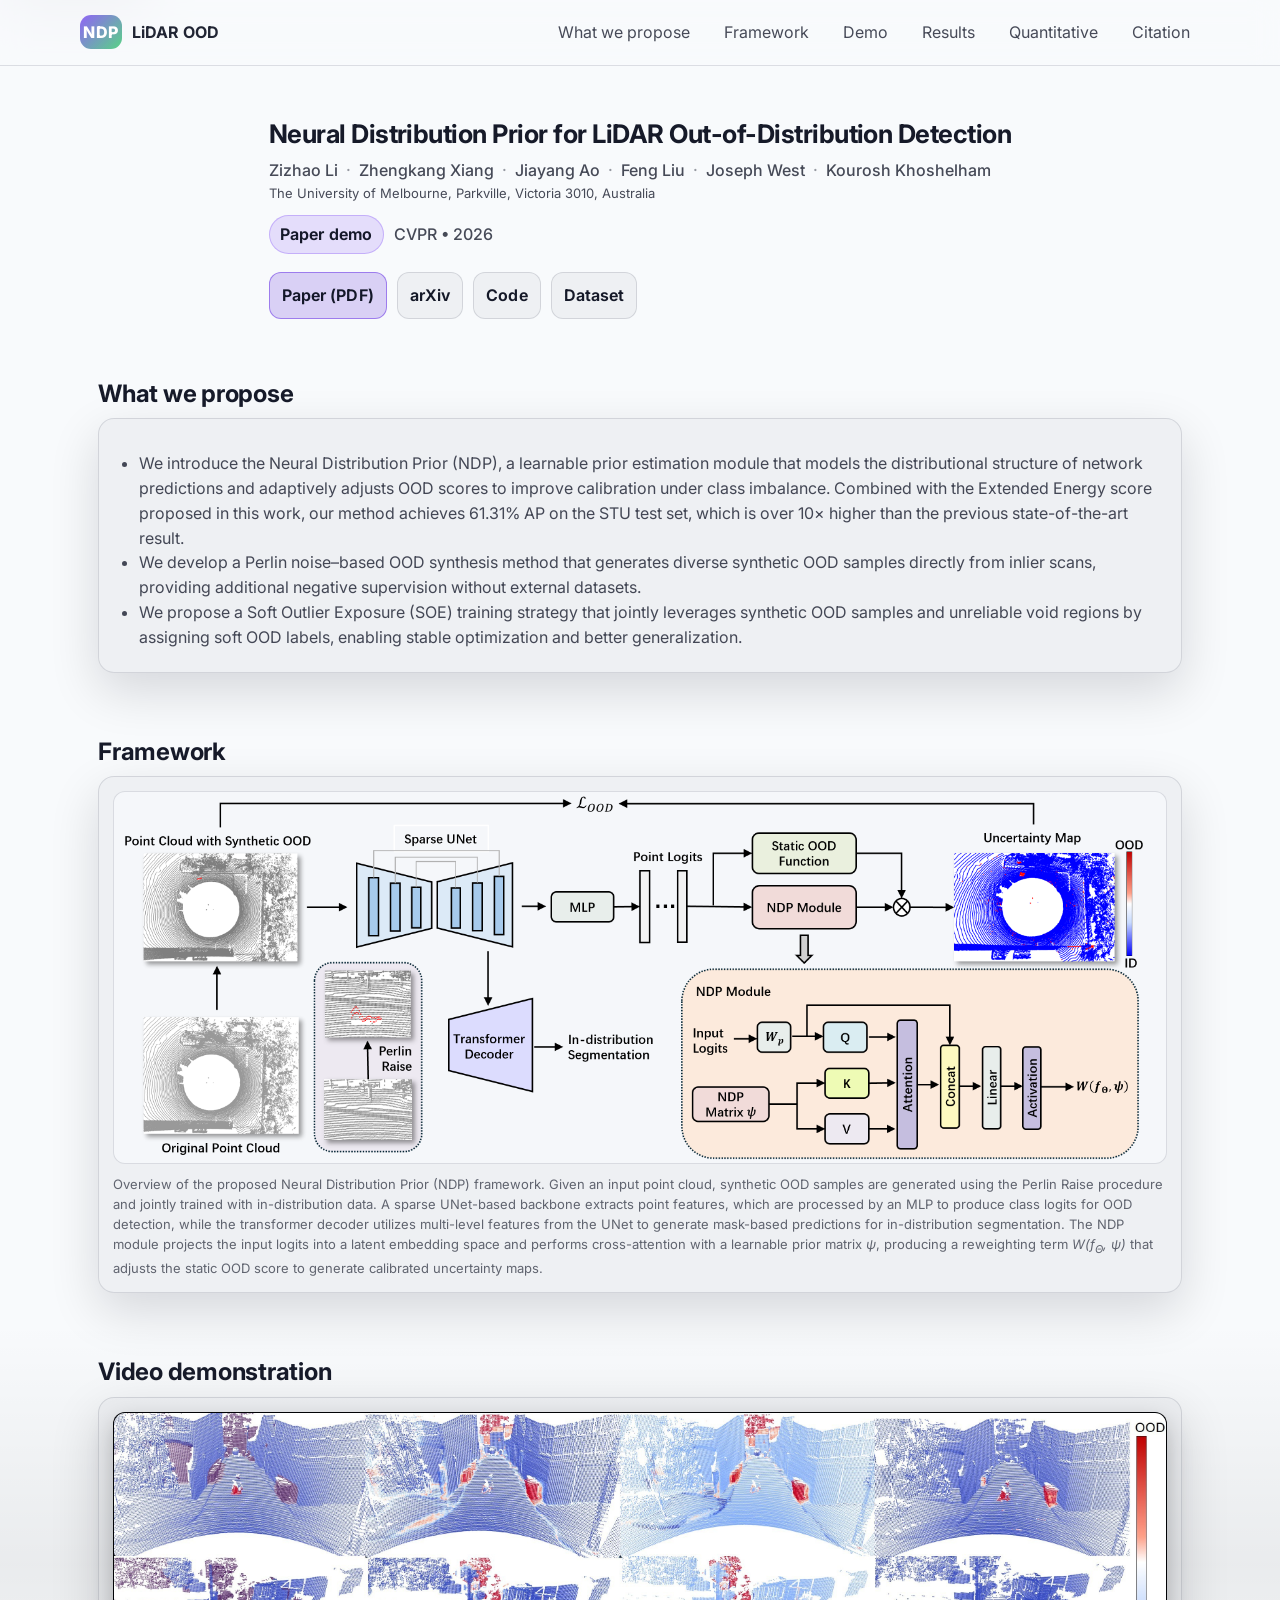
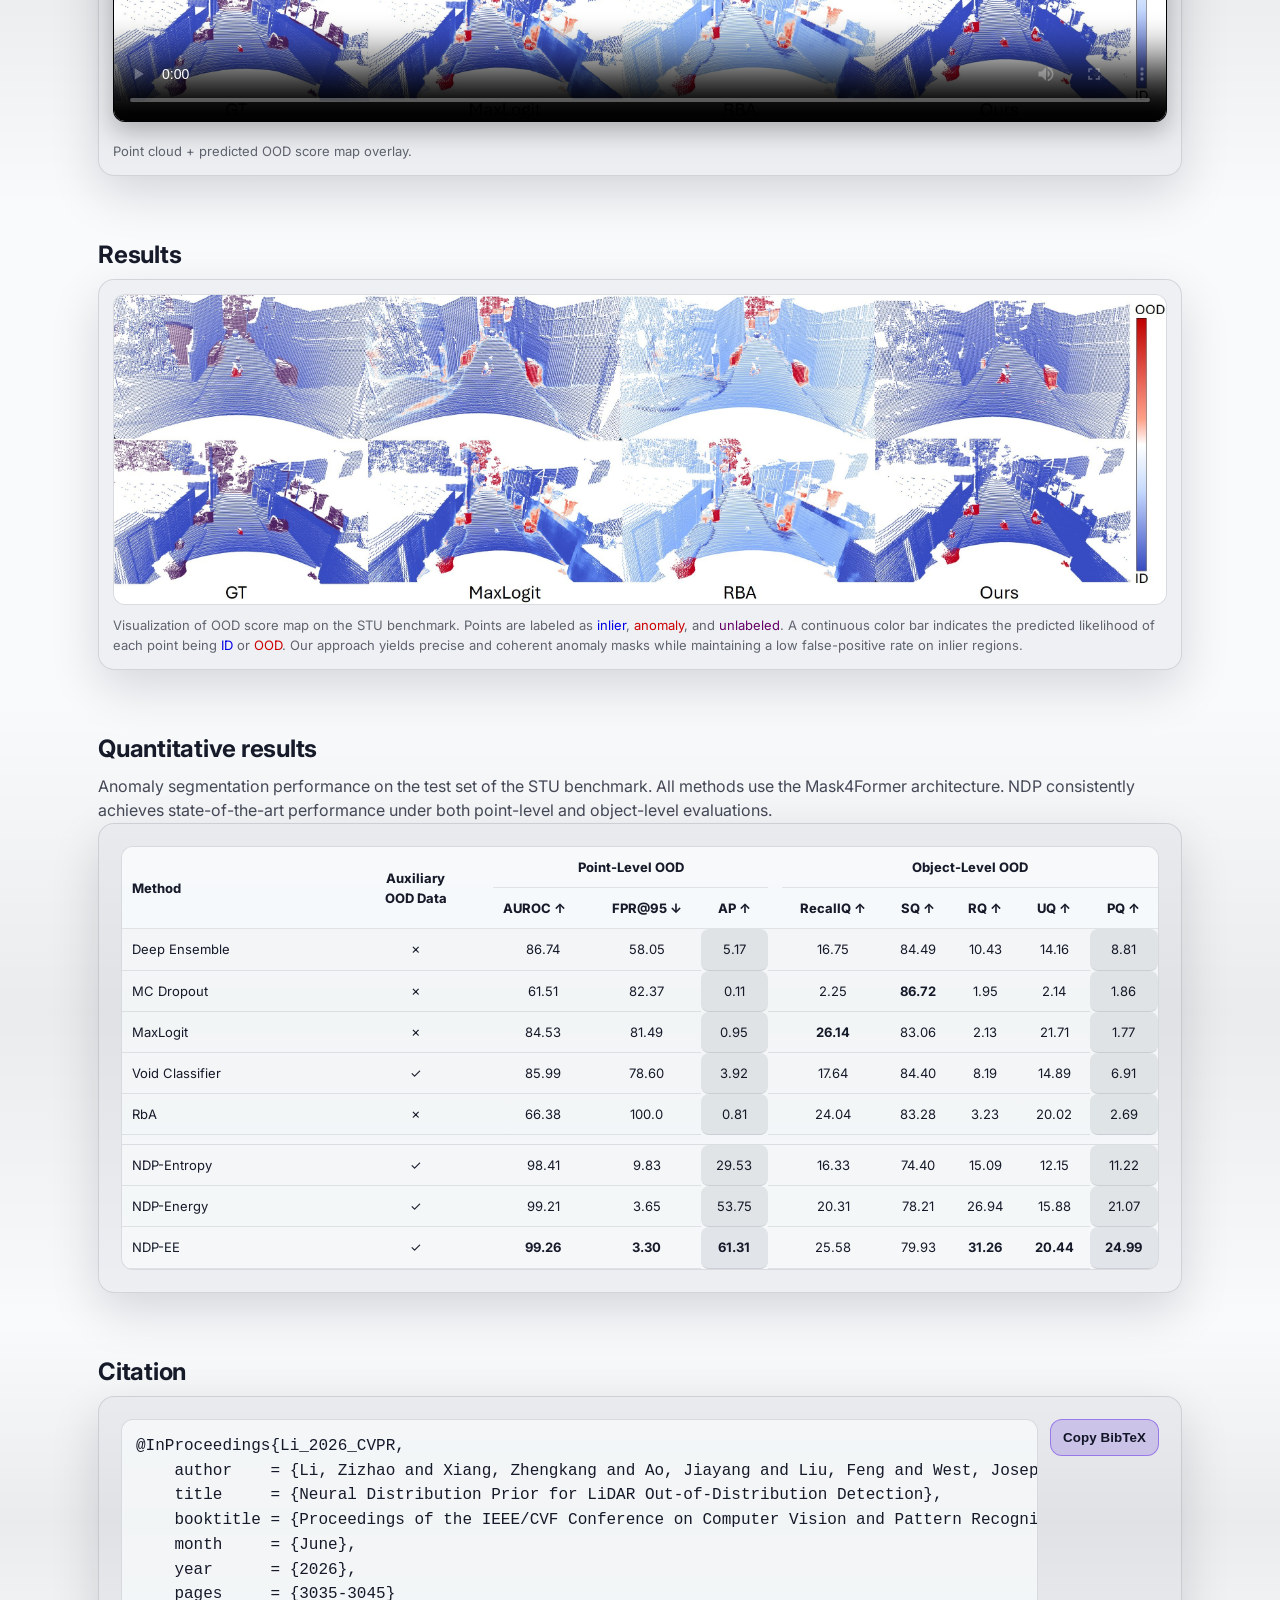
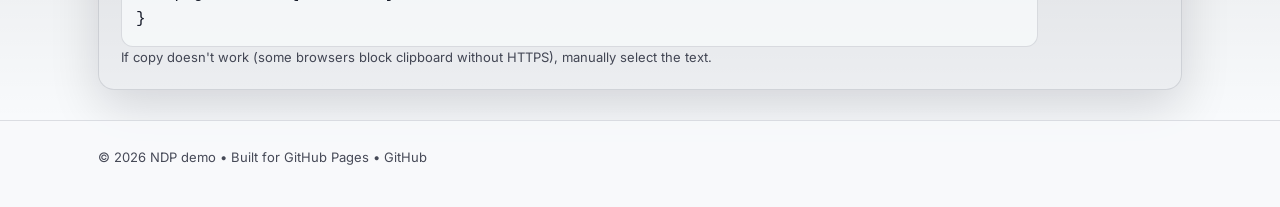
==== commit 766f7283: "Update index.html" ====
--- a/docs/index.html
+++ b/docs/index.html
@@ -351,15 +351,14 @@
 
           <div class="card">
             <div class="cite__row">
-              <pre id="bibtex" class="code" tabindex="0">@misc{li2026neuraldistributionpriorlidar,
-                title={Neural Distribution Prior for LiDAR Out-of-Distribution Detection}, 
-                author={Zizhao Li and Zhengkang Xiang and Jiayang Ao and Feng Liu and Joseph West and Kourosh Khoshelham},
-                year={2026},
-                eprint={2604.09232},
-                archivePrefix={arXiv},
-                primaryClass={cs.CV},
-                url={https://arxiv.org/abs/2604.09232}, 
-          }</pre>
+              <pre id="bibtex" class="code" tabindex="0">@InProceedings{Li_2026_CVPR,
+    author    = {Li, Zizhao and Xiang, Zhengkang and Ao, Jiayang and Liu, Feng and West, Joseph and Khoshelham, Kourosh},
+    title     = {Neural Distribution Prior for LiDAR Out-of-Distribution Detection},
+    booktitle = {Proceedings of the IEEE/CVF Conference on Computer Vision and Pattern Recognition (CVPR)},
+    month     = {June},
+    year      = {2026},
+    pages     = {3035-3045}
+}</pre>
               <button class="btn btn--primary" type="button" data-copy="#bibtex">Copy BibTeX</button>
             </div>
             <p class="muted small">
